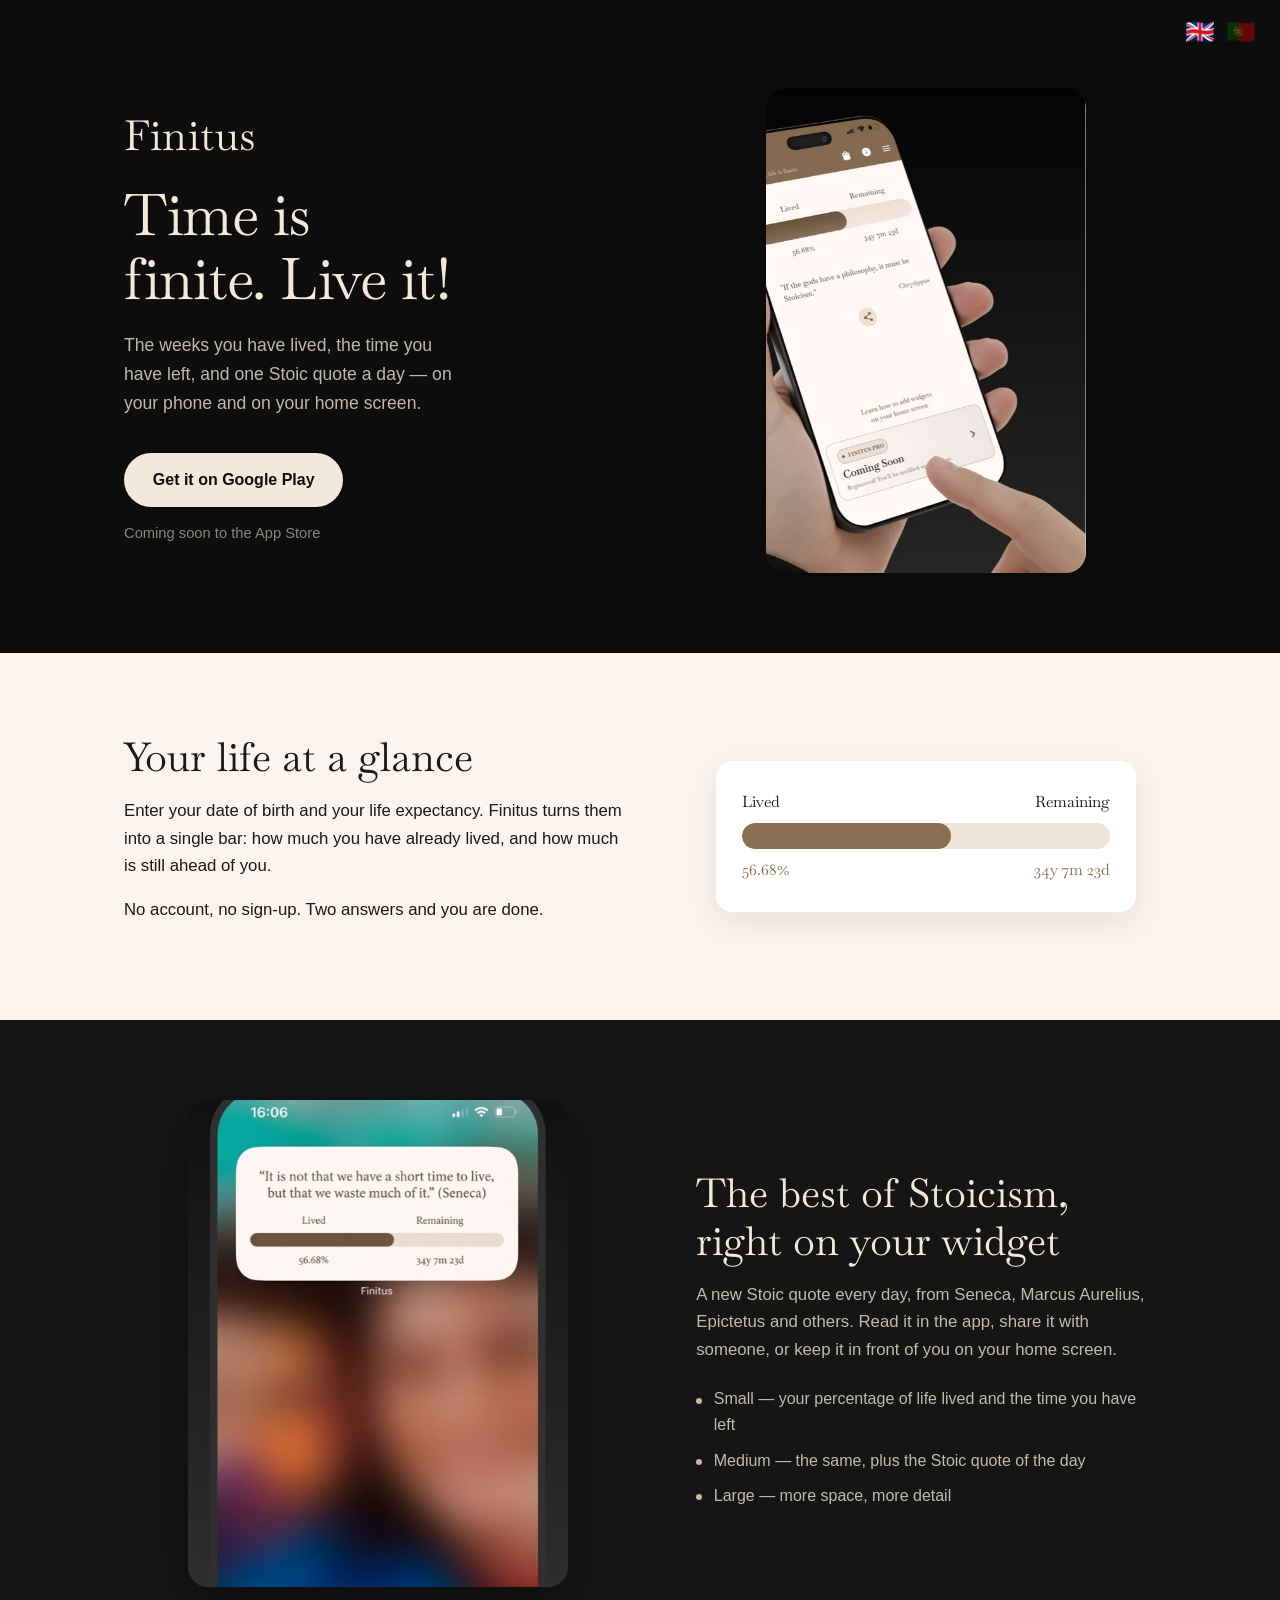
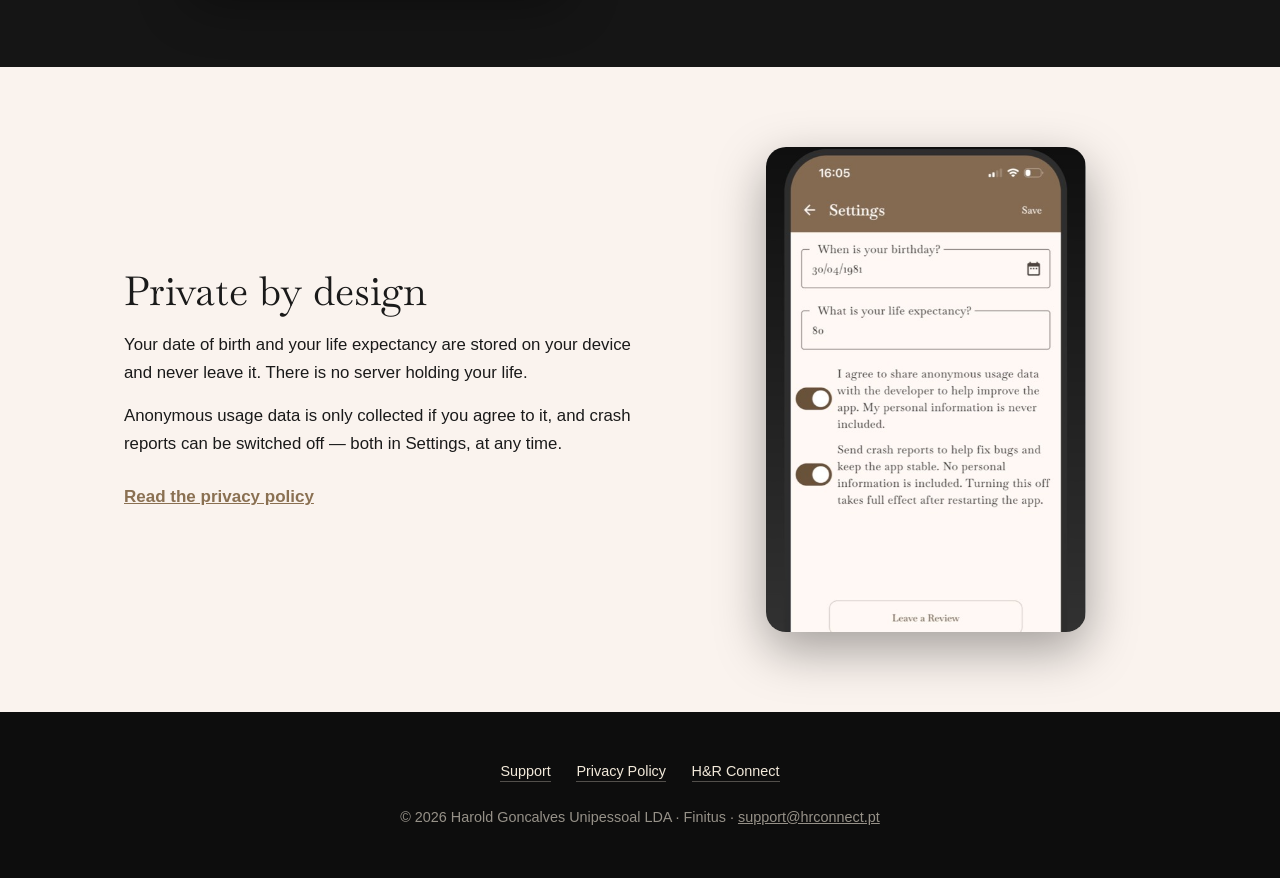
==== apps/finitus/index.html @ 9b9223da "Add Finitus landing page Serves as the Marketing URL in App Store Connect and the Play Console, and " ====
<!DOCTYPE html>
<html lang="en">
<head>
  <meta charset="UTF-8" />
  <meta name="viewport" content="width=device-width, initial-scale=1.0" />
  <title>Finitus — Time is finite. Live it!</title>
  <meta name="description" content="Finitus shows the weeks you have lived and the time you have left, with one Stoic quote a day — on your phone and on your home screen widget." />
  <link rel="canonical" href="https://hrconnect.pt/apps/finitus/" />

  <meta property="og:type" content="website" />
  <meta property="og:url" content="https://hrconnect.pt/apps/finitus/" />
  <meta property="og:title" content="Finitus — Time is finite. Live it!" />
  <meta property="og:description" content="The weeks you have lived, the time you have left, and one Stoic quote a day." />
  <meta property="og:image" content="https://hrconnect.pt/apps/finitus/img/og.jpg" />
  <meta name="twitter:card" content="summary_large_image" />

  <link rel="icon" type="image/png" sizes="32x32" href="/assets/img/favicon/favicon-32x32.png">
  <link rel="icon" type="image/png" sizes="16x16" href="/assets/img/favicon/favicon-16x16.png">
  <link rel="apple-touch-icon" sizes="180x180" href="/assets/img/favicon/apple-touch-icon.png">

  <link rel="preconnect" href="https://fonts.googleapis.com">
  <link rel="preconnect" href="https://fonts.gstatic.com" crossorigin>
  <link href="https://fonts.googleapis.com/css2?family=Baskervville:ital@0;1&display=swap" rel="stylesheet">

  <style>
    :root {
      --ink: #0D0D0D;
      --ink-soft: #151515;
      --cream: #F2E9DA;
      --taupe: #8A7052;
      --taupe-light: #C9B79C;
      --paper: #FAF3EE;
      --text: #1A1A1A;
      --serif: "Baskervville", Georgia, "Times New Roman", serif;
      --sans: -apple-system, BlinkMacSystemFont, "Segoe UI", Roboto, Helvetica, Arial, sans-serif;
    }

    *, *::before, *::after { box-sizing: border-box; margin: 0; padding: 0; }

    body {
      font-family: var(--sans);
      font-size: 17px;
      line-height: 1.65;
      color: var(--text);
      background: var(--paper);
      -webkit-font-smoothing: antialiased;
    }

    .wrap {
      width: 100%;
      max-width: 1080px;
      margin: 0 auto;
      padding: 0 24px;
    }

    /* ---------- Language switcher ---------- */

    .lang-switch {
      position: absolute;
      top: 20px;
      right: 24px;
      display: flex;
      gap: 0.7rem;
      z-index: 5;
    }

    .lang-switch span {
      cursor: pointer;
      font-size: 1.5rem;
      line-height: 1;
      opacity: 0.35;
      transition: transform 0.2s ease, opacity 0.2s ease;
    }

    .lang-switch span:hover { transform: scale(1.1); }
    .lang-switch span.active { opacity: 1; }
    .lang-switch span:focus-visible { outline: 2px solid var(--cream); outline-offset: 3px; }

    /* ---------- Shared section layout ---------- */

    .row {
      display: grid;
      grid-template-columns: 1fr;
      gap: 2.5rem;
      align-items: center;
      justify-items: center;
      text-align: center;
    }

    @media (min-width: 840px) {
      .row {
        grid-template-columns: 1.05fr 0.95fr;
        gap: 4rem;
        text-align: left;
        justify-items: stretch;
      }
      .row--flip .row-copy { order: 2; }
      .row--flip .row-shot { order: 1; }
    }

    .row-shot { display: flex; justify-content: center; }

    .shot {
      width: 100%;
      max-width: 320px;
      aspect-ratio: 0.66;
      overflow: hidden;
      border-radius: 20px;
      box-shadow: 0 18px 50px rgba(0, 0, 0, 0.35);
    }

    .shot img {
      width: 100%;
      height: 100%;
      object-fit: cover;
      display: block;
    }

    .shot--home img     { object-position: center 24%; }
    .shot--widget       { max-width: 380px; aspect-ratio: 0.78; }
    .shot--widget img   { object-position: center 76%; }
    .shot--settings img { object-position: center bottom; }

    /* ---------- Hero ---------- */

    .hero {
      position: relative;
      background: var(--ink);
      color: var(--cream);
      padding: 5.5rem 0 5rem;
    }

    .wordmark {
      font-family: var(--serif);
      font-size: 2.6rem;
      letter-spacing: 0.5px;
      line-height: 1;
      margin-bottom: 1.6rem;
    }

    .hero h1 {
      font-family: var(--serif);
      font-weight: 400;
      font-size: clamp(2.3rem, 6vw, 3.6rem);
      line-height: 1.12;
      letter-spacing: -0.5px;
      text-wrap: balance;
      margin-bottom: 1.2rem;
    }

    .lede {
      font-size: 1.1rem;
      color: rgba(242, 233, 218, 0.78);
      max-width: 34ch;
      margin: 0 auto 2.2rem;
    }

    @media (min-width: 840px) {
      .lede { margin: 0 0 2.2rem; }
    }

    .cta {
      display: flex;
      flex-direction: column;
      align-items: center;
      gap: 0.9rem;
    }

    @media (min-width: 840px) {
      .cta { align-items: flex-start; }
    }

    .btn-store {
      display: inline-block;
      background: var(--cream);
      color: var(--ink);
      text-decoration: none;
      font-weight: 600;
      font-size: 1rem;
      padding: 0.85rem 1.8rem;
      border-radius: 999px;
      transition: transform 0.2s ease, background 0.2s ease;
    }

    .btn-store:hover { transform: translateY(-2px); background: #fff; }

    .soon {
      font-size: 0.92rem;
      color: rgba(242, 233, 218, 0.55);
    }

    /* Add the App Store badge here once the iOS app is live; the listing 404s until then. */

    /* ---------- Content sections ---------- */

    .section { padding: 5rem 0; }
    .section--paper { background: var(--paper); color: var(--text); }
    .section--ink { background: var(--ink-soft); color: var(--cream); }

    .section h2 {
      font-family: var(--serif);
      font-weight: 400;
      font-size: clamp(1.8rem, 4.2vw, 2.5rem);
      line-height: 1.2;
      text-wrap: balance;
      margin-bottom: 1rem;
    }

    .section p { font-size: 1.05rem; margin-bottom: 1rem; }
    .section--ink p { color: rgba(242, 233, 218, 0.78); }

    .sizes { list-style: none; margin-top: 1.4rem; }

    .sizes li {
      padding-left: 1.1rem;
      position: relative;
      margin-bottom: 0.55rem;
      color: rgba(242, 233, 218, 0.78);
      font-size: 1rem;
    }

    .sizes li::before {
      content: "";
      position: absolute;
      left: 0;
      top: 0.72em;
      width: 6px;
      height: 6px;
      border-radius: 50%;
      background: var(--taupe-light);
    }

    .link-more {
      display: inline-block;
      margin-top: 0.6rem;
      color: var(--taupe);
      font-weight: 600;
    }

    /* ---------- Progress bar (mirrors the app) ---------- */

    .gauge {
      width: 100%;
      max-width: 420px;
      background: #fff;
      border-radius: 16px;
      padding: 1.8rem 1.6rem;
      box-shadow: 0 10px 30px rgba(138, 112, 82, 0.13);
      font-family: var(--serif);
    }

    .gauge-labels, .gauge-values {
      display: flex;
      justify-content: space-between;
      font-size: 0.98rem;
    }

    .gauge-labels { color: var(--text); margin-bottom: 0.5rem; }
    .gauge-values { color: var(--taupe); margin-top: 0.5rem; }

    .gauge-bar {
      height: 26px;
      border-radius: 999px;
      background: #EFE5DA;
      overflow: hidden;
    }

    .gauge-fill {
      width: 56.68%;
      height: 100%;
      border-radius: 999px;
      background: var(--taupe);
    }

    /* ---------- Footer ---------- */

    footer {
      background: var(--ink);
      color: rgba(242, 233, 218, 0.6);
      padding: 3rem 0;
      text-align: center;
      font-size: 0.9rem;
    }

    .foot-links {
      list-style: none;
      display: flex;
      flex-wrap: wrap;
      justify-content: center;
      gap: 1.6rem;
      margin-bottom: 1.4rem;
    }

    .foot-links a {
      color: var(--cream);
      text-decoration: none;
      border-bottom: 1px solid rgba(242, 233, 218, 0.3);
      padding-bottom: 2px;
    }

    .foot-links a:hover { border-bottom-color: var(--cream); }
    footer a { color: inherit; }
  </style>
</head>
<body>

  <!-- ---------- Hero ---------- -->
  <header class="hero">
    <div class="lang-switch" role="group" aria-label="Language selection">
      <span id="lang-en" class="active" aria-pressed="true" role="button" tabindex="0" title="English">🇬🇧</span>
      <span id="lang-pt" aria-pressed="false" role="button" tabindex="0" title="Português">🇵🇹</span>
    </div>

    <div class="wrap row">
      <div class="row-copy">
        <p class="wordmark">Finitus</p>
        <h1 data-en="Time is finite. Live it!" data-pt="O tempo é finito. Vive-o!">Time is finite. Live it!</h1>
        <p class="lede"
           data-en="The weeks you have lived, the time you have left, and one Stoic quote a day — on your phone and on your home screen."
           data-pt="As semanas que já viveste, o tempo que te resta e uma citação estoica por dia — no telemóvel e no ecrã principal.">The weeks you have lived, the time you have left, and one Stoic quote a day.</p>
        <div class="cta">
          <a class="btn-store" href="https://play.google.com/store/apps/details?id=pt.hrconnect.finitus"
             data-en="Get it on Google Play" data-pt="Obter no Google Play">Get it on Google Play</a>
          <span class="soon" data-en="Coming soon to the App Store" data-pt="Em breve na App Store">Coming soon to the App Store</span>
        </div>
      </div>
      <div class="row-shot">
        <div class="shot shot--home">
          <img src="img/home.jpg" width="507" height="1100"
               alt="Finitus running on a phone, showing life lived and time remaining with a Stoic quote" />
        </div>
      </div>
    </div>
  </header>

  <!-- ---------- Your life at a glance ---------- -->
  <section class="section section--paper">
    <div class="wrap row">
      <div class="row-copy">
        <h2 data-en="Your life at a glance" data-pt="A tua vida num relance">Your life at a glance</h2>
        <p data-en="Enter your date of birth and your life expectancy. Finitus turns them into a single bar: how much you have already lived, and how much is still ahead of you."
           data-pt="Indica a tua data de nascimento e a tua esperança de vida. O Finitus transforma-as numa única barra: quanto já viveste e quanto ainda tens pela frente.">Enter your date of birth and your life expectancy. Finitus turns them into a single bar.</p>
        <p data-en="No account, no sign-up. Two answers and you are done."
           data-pt="Sem conta, sem registo. Duas respostas e está feito.">No account, no sign-up. Two answers and you are done.</p>
      </div>
      <div class="row-shot">
        <div class="gauge" aria-hidden="true">
          <div class="gauge-labels">
            <span data-en="Lived" data-pt="Vivido">Lived</span>
            <span data-en="Remaining" data-pt="Restante">Remaining</span>
          </div>
          <div class="gauge-bar"><div class="gauge-fill"></div></div>
          <div class="gauge-values">
            <span>56.68%</span>
            <span data-en="34y 7m 23d" data-pt="34a 7m 23d">34y 7m 23d</span>
          </div>
        </div>
      </div>
    </div>
  </section>

  <!-- ---------- Widget ---------- -->
  <section class="section section--ink">
    <div class="wrap row row--flip">
      <div class="row-copy">
        <h2 data-en="The best of Stoicism, right on your widget"
            data-pt="O melhor do estoicismo, no teu widget">The best of Stoicism, right on your widget</h2>
        <p data-en="A new Stoic quote every day, from Seneca, Marcus Aurelius, Epictetus and others. Read it in the app, share it with someone, or keep it in front of you on your home screen."
           data-pt="Uma nova citação estoica por dia, de Séneca, Marco Aurélio, Epicteto e outros. Lê-a na app, partilha-a com alguém, ou mantém-na à vista no ecrã principal.">A new Stoic quote every day, from Seneca, Marcus Aurelius, Epictetus and others.</p>
        <ul class="sizes">
          <li data-en="Small — your percentage of life lived and the time you have left"
              data-pt="Pequeno — a percentagem de vida vivida e o tempo que te resta">Small — your percentage of life lived and the time you have left</li>
          <li data-en="Medium — the same, plus the Stoic quote of the day"
              data-pt="Médio — o mesmo, mais a citação estoica do dia">Medium — the same, plus the Stoic quote of the day</li>
          <li data-en="Large — more space, more detail"
              data-pt="Grande — mais espaço, mais detalhe">Large — more space, more detail</li>
        </ul>
      </div>
      <div class="row-shot">
        <div class="shot shot--widget">
          <img src="img/widget.jpg" width="507" height="1100"
               alt="The Finitus widget on a home screen, showing a Seneca quote above the lived and remaining bar" />
        </div>
      </div>
    </div>
  </section>

  <!-- ---------- Privacy ---------- -->
  <section class="section section--paper">
    <div class="wrap row">
      <div class="row-copy">
        <h2 data-en="Private by design" data-pt="Privado por construção">Private by design</h2>
        <p data-en="Your date of birth and your life expectancy are stored on your device and never leave it. There is no server holding your life."
           data-pt="A tua data de nascimento e a tua esperança de vida ficam guardadas no teu dispositivo e nunca saem de lá. Não há servidor nenhum a guardar a tua vida.">Your date of birth and your life expectancy are stored on your device and never leave it.</p>
        <p data-en="Anonymous usage data is only collected if you agree to it, and crash reports can be switched off — both in Settings, at any time."
           data-pt="Os dados anónimos de utilização só são recolhidos se concordares, e os relatórios de erros podem ser desativados — tudo nas Definições, a qualquer momento.">Anonymous usage data is only collected if you agree to it, and crash reports can be switched off.</p>
        <a class="link-more" href="https://hrconnect.pt/assets/public/finitusapp/FinitusAppPrivacyPolicy.html"
           data-en="Read the privacy policy" data-pt="Ler a política de privacidade">Read the privacy policy</a>
      </div>
      <div class="row-shot">
        <div class="shot shot--settings">
          <img src="img/settings.jpg" width="507" height="1100"
               alt="The Finitus settings screen, with the birthday and life expectancy fields and the consent toggles" />
        </div>
      </div>
    </div>
  </section>

  <!-- ---------- Footer ---------- -->
  <footer>
    <div class="wrap">
      <ul class="foot-links">
        <li><a href="/apps/finitus/support/" data-en="Support" data-pt="Suporte">Support</a></li>
        <li><a href="https://hrconnect.pt/assets/public/finitusapp/FinitusAppPrivacyPolicy.html"
               data-en="Privacy Policy" data-pt="Política de Privacidade">Privacy Policy</a></li>
        <li><a href="https://hrconnect.pt/" data-en="H&amp;R Connect" data-pt="H&amp;R Connect">H&amp;R Connect</a></li>
      </ul>
      <p>© 2026 Harold Goncalves Unipessoal LDA · Finitus · <a href="mailto:support@hrconnect.pt">support@hrconnect.pt</a></p>
    </div>
  </footer>

<script>
  function setLanguage(lang) {
    document.documentElement.lang = lang;
    document.querySelectorAll('[data-en]').forEach(el => {
      el.textContent = el.getAttribute('data-' + lang);
    });

    // Update language buttons
    document.getElementById('lang-en').classList.toggle('active', lang === 'en');
    document.getElementById('lang-pt').classList.toggle('active', lang === 'pt');
    document.getElementById('lang-en').setAttribute('aria-pressed', lang === 'en');
    document.getElementById('lang-pt').setAttribute('aria-pressed', lang === 'pt');
  }

  ['en', 'pt'].forEach(lang => {
    const button = document.getElementById('lang-' + lang);
    button.onclick = () => setLanguage(lang);
    button.onkeydown = event => {
      if (event.key === 'Enter' || event.key === ' ') {
        event.preventDefault();
        setLanguage(lang);
      }
    };
  });

  setLanguage('en');
</script>
</body>
</html>
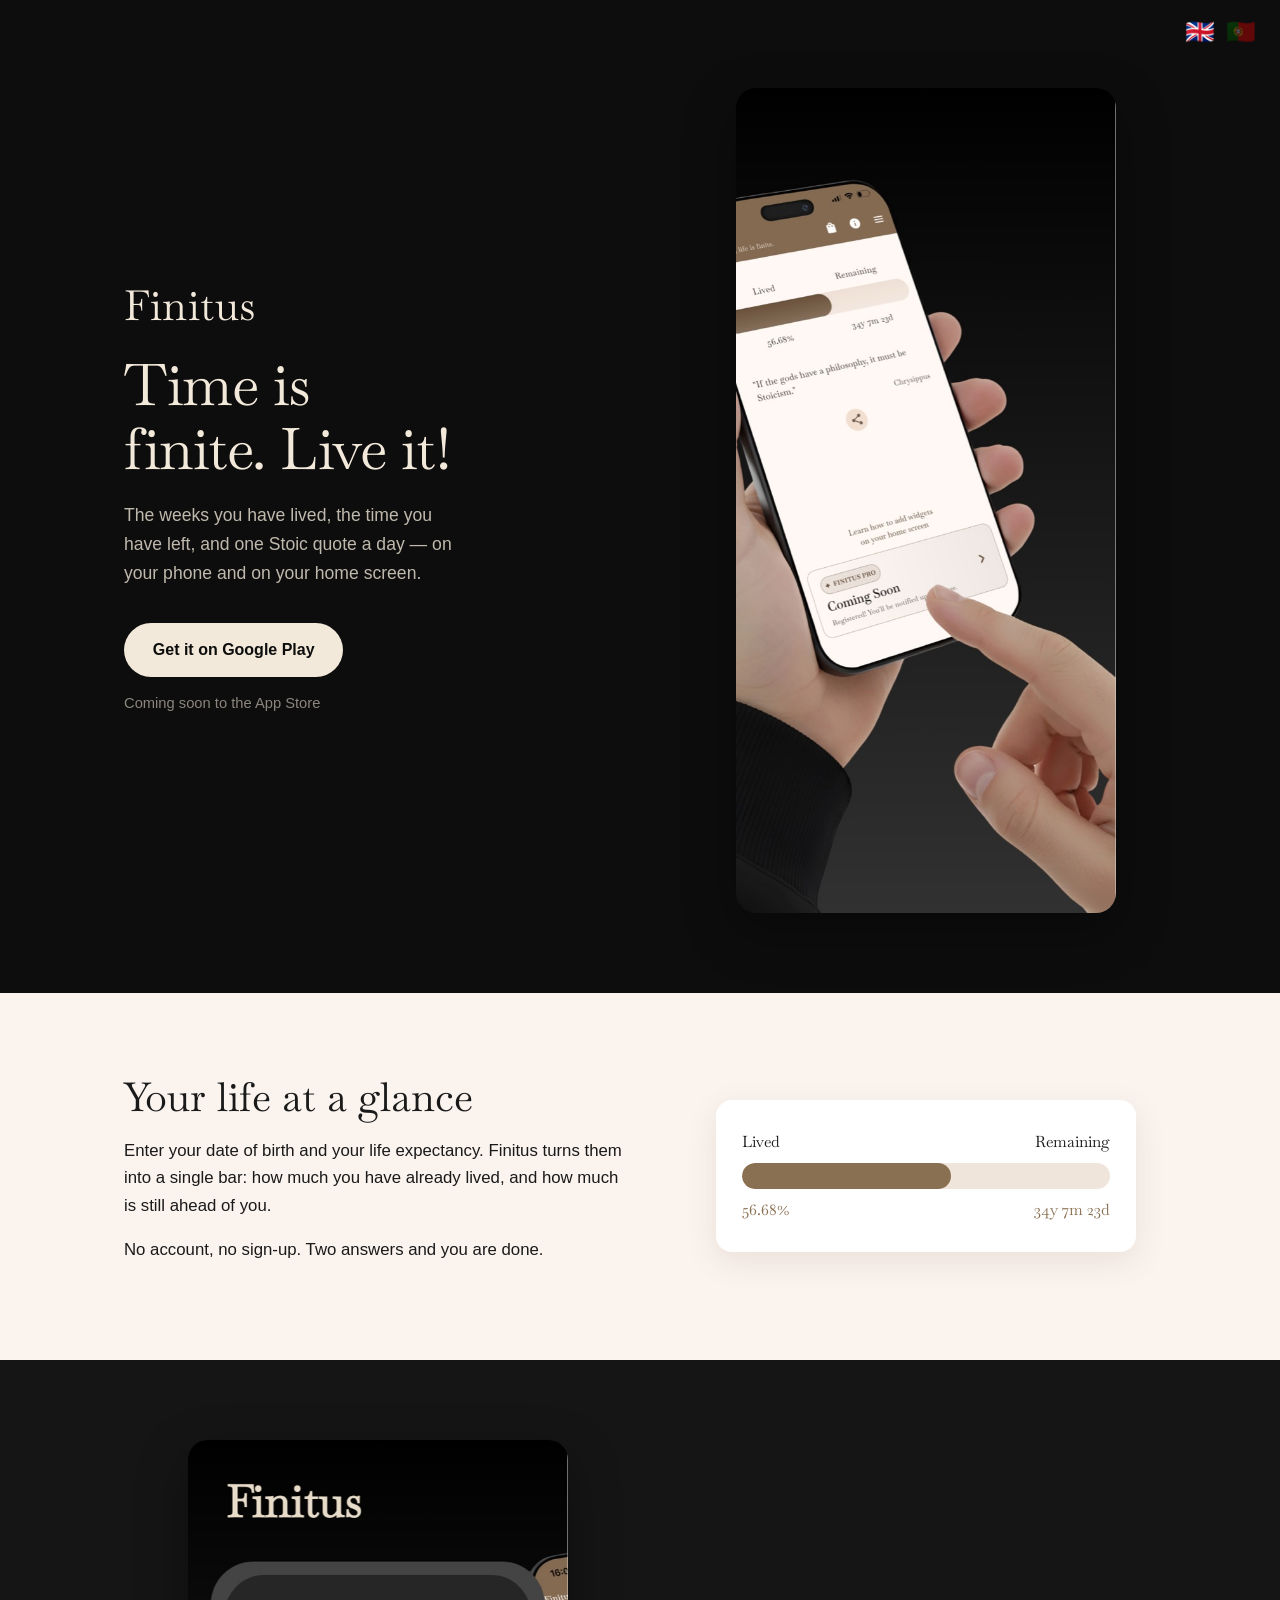
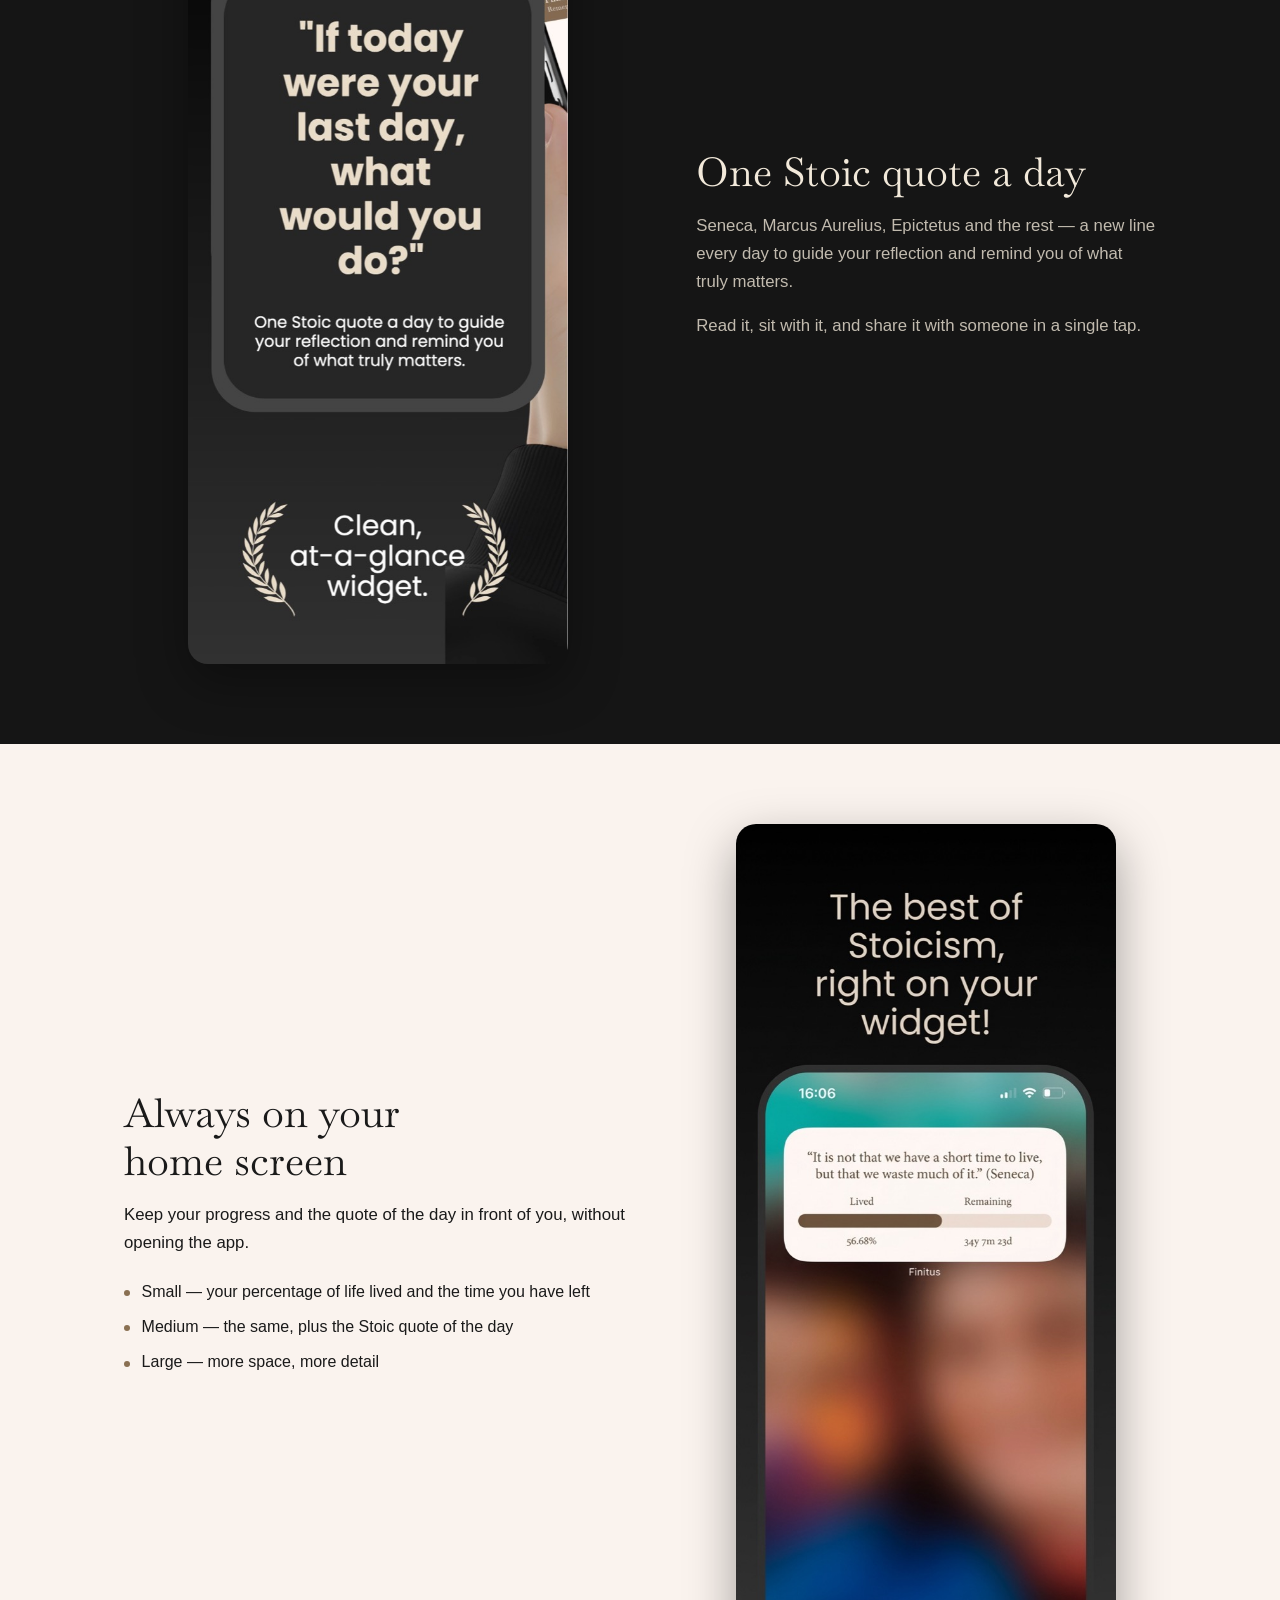
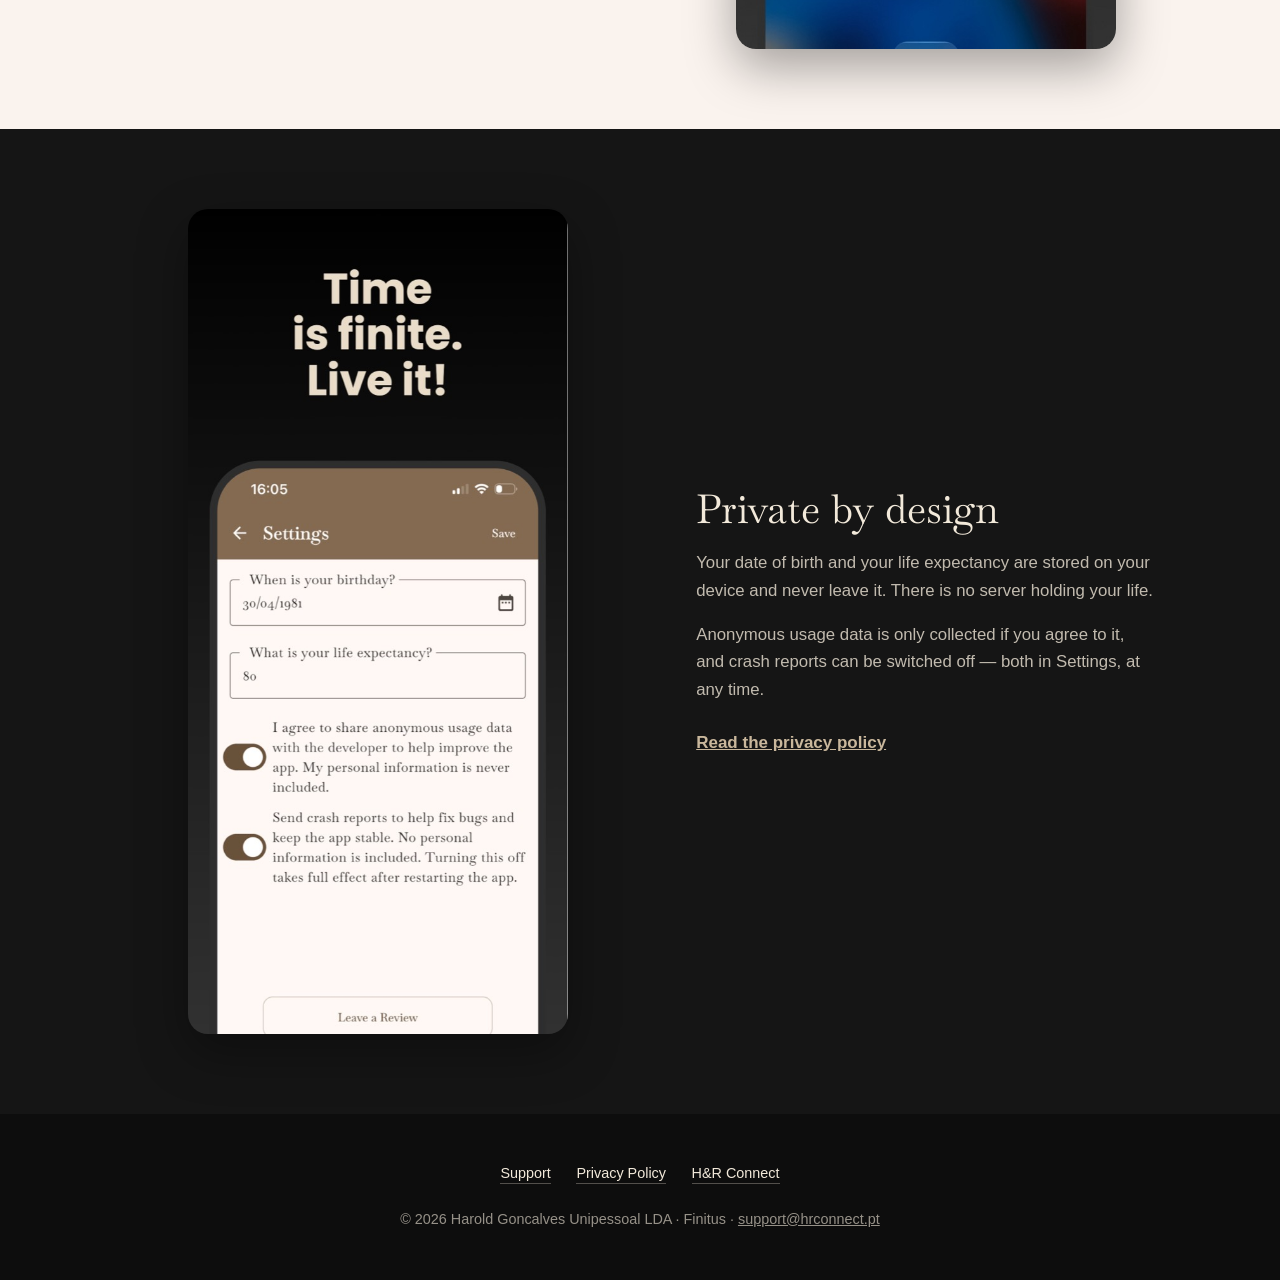
==== commit 418f8e82: "Show the Finitus store screenshots whole on the landing page The CSS crop that hid the English marke" ====
--- a/apps/finitus/index.html
+++ b/apps/finitus/index.html
@@ -11,7 +11,7 @@
   <meta property="og:url" content="https://hrconnect.pt/apps/finitus/" />
   <meta property="og:title" content="Finitus — Time is finite. Live it!" />
   <meta property="og:description" content="The weeks you have lived, the time you have left, and one Stoic quote a day." />
-  <meta property="og:image" content="https://hrconnect.pt/apps/finitus/img/og.jpg" />
+  <meta property="og:image" content="https://hrconnect.pt/apps/finitus/img/quote.jpg" />
   <meta name="twitter:card" content="summary_large_image" />
 
   <link rel="icon" type="image/png" sizes="32x32" href="/assets/img/favicon/favicon-32x32.png">
@@ -102,24 +102,17 @@
 
     .shot {
       width: 100%;
-      max-width: 320px;
-      aspect-ratio: 0.66;
+      max-width: 380px;
+      border-radius: 20px;
       overflow: hidden;
-      border-radius: 20px;
       box-shadow: 0 18px 50px rgba(0, 0, 0, 0.35);
     }
 
     .shot img {
       width: 100%;
-      height: 100%;
-      object-fit: cover;
+      height: auto;
       display: block;
     }
-
-    .shot--home img     { object-position: center 24%; }
-    .shot--widget       { max-width: 380px; aspect-ratio: 0.78; }
-    .shot--widget img   { object-position: center 76%; }
-    .shot--settings img { object-position: center bottom; }
 
     /* ---------- Hero ---------- */
 
@@ -230,12 +223,18 @@
       background: var(--taupe-light);
     }
 
+    /* The widget list now sits on a light section, the privacy link on a dark one. */
+    .sizes--light li { color: var(--text); }
+    .sizes--light li::before { background: var(--taupe); }
+
     .link-more {
       display: inline-block;
       margin-top: 0.6rem;
       color: var(--taupe);
       font-weight: 600;
     }
+
+    .link-more--dark { color: var(--taupe-light); }
 
     /* ---------- Progress bar (mirrors the app) ---------- */
 
@@ -325,8 +324,8 @@
         </div>
       </div>
       <div class="row-shot">
-        <div class="shot shot--home">
-          <img src="img/home.jpg" width="507" height="1100"
+        <div class="shot">
+          <img src="img/home.jpg" width="599" height="1300"
                alt="Finitus running on a phone, showing life lived and time remaining with a Stoic quote" />
         </div>
       </div>
@@ -359,15 +358,33 @@
     </div>
   </section>
 
-  <!-- ---------- Widget ---------- -->
+  <!-- ---------- One quote a day ---------- -->
   <section class="section section--ink">
     <div class="wrap row row--flip">
       <div class="row-copy">
-        <h2 data-en="The best of Stoicism, right on your widget"
-            data-pt="O melhor do estoicismo, no teu widget">The best of Stoicism, right on your widget</h2>
-        <p data-en="A new Stoic quote every day, from Seneca, Marcus Aurelius, Epictetus and others. Read it in the app, share it with someone, or keep it in front of you on your home screen."
-           data-pt="Uma nova citação estoica por dia, de Séneca, Marco Aurélio, Epicteto e outros. Lê-a na app, partilha-a com alguém, ou mantém-na à vista no ecrã principal.">A new Stoic quote every day, from Seneca, Marcus Aurelius, Epictetus and others.</p>
-        <ul class="sizes">
+        <h2 data-en="One Stoic quote a day" data-pt="Uma citação estoica por dia">One Stoic quote a day</h2>
+        <p data-en="Seneca, Marcus Aurelius, Epictetus and the rest — a new line every day to guide your reflection and remind you of what truly matters."
+           data-pt="Séneca, Marco Aurélio, Epicteto e os restantes — uma frase nova por dia para guiar a tua reflexão e lembrar-te do que realmente importa.">Seneca, Marcus Aurelius, Epictetus and the rest — a new line every day.</p>
+        <p data-en="Read it, sit with it, and share it with someone in a single tap."
+           data-pt="Lê-a, deixa-a assentar, e partilha-a com alguém num só toque.">Read it, sit with it, and share it with someone in a single tap.</p>
+      </div>
+      <div class="row-shot">
+        <div class="shot">
+          <img src="img/quote.jpg" width="599" height="1300"
+               alt="Finitus quote card: If today were your last day, what would you do?" />
+        </div>
+      </div>
+    </div>
+  </section>
+
+  <!-- ---------- Widget ---------- -->
+  <section class="section section--paper">
+    <div class="wrap row">
+      <div class="row-copy">
+        <h2 data-en="Always on your home screen" data-pt="Sempre no teu ecrã principal">Always on your home screen</h2>
+        <p data-en="Keep your progress and the quote of the day in front of you, without opening the app."
+           data-pt="Mantém o teu progresso e a citação do dia à vista, sem sequer abrires a app.">Keep your progress and the quote of the day in front of you, without opening the app.</p>
+        <ul class="sizes sizes--light">
           <li data-en="Small — your percentage of life lived and the time you have left"
               data-pt="Pequeno — a percentagem de vida vivida e o tempo que te resta">Small — your percentage of life lived and the time you have left</li>
           <li data-en="Medium — the same, plus the Stoic quote of the day"
@@ -377,8 +394,8 @@
         </ul>
       </div>
       <div class="row-shot">
-        <div class="shot shot--widget">
-          <img src="img/widget.jpg" width="507" height="1100"
+        <div class="shot">
+          <img src="img/widget.jpg" width="599" height="1300"
                alt="The Finitus widget on a home screen, showing a Seneca quote above the lived and remaining bar" />
         </div>
       </div>
@@ -386,20 +403,20 @@
   </section>
 
   <!-- ---------- Privacy ---------- -->
-  <section class="section section--paper">
-    <div class="wrap row">
+  <section class="section section--ink">
+    <div class="wrap row row--flip">
       <div class="row-copy">
         <h2 data-en="Private by design" data-pt="Privado por construção">Private by design</h2>
         <p data-en="Your date of birth and your life expectancy are stored on your device and never leave it. There is no server holding your life."
            data-pt="A tua data de nascimento e a tua esperança de vida ficam guardadas no teu dispositivo e nunca saem de lá. Não há servidor nenhum a guardar a tua vida.">Your date of birth and your life expectancy are stored on your device and never leave it.</p>
         <p data-en="Anonymous usage data is only collected if you agree to it, and crash reports can be switched off — both in Settings, at any time."
            data-pt="Os dados anónimos de utilização só são recolhidos se concordares, e os relatórios de erros podem ser desativados — tudo nas Definições, a qualquer momento.">Anonymous usage data is only collected if you agree to it, and crash reports can be switched off.</p>
-        <a class="link-more" href="https://hrconnect.pt/assets/public/finitusapp/FinitusAppPrivacyPolicy.html"
+        <a class="link-more link-more--dark" href="https://hrconnect.pt/assets/public/finitusapp/FinitusAppPrivacyPolicy.html"
            data-en="Read the privacy policy" data-pt="Ler a política de privacidade">Read the privacy policy</a>
       </div>
       <div class="row-shot">
-        <div class="shot shot--settings">
-          <img src="img/settings.jpg" width="507" height="1100"
+        <div class="shot">
+          <img src="img/settings.jpg" width="599" height="1300"
                alt="The Finitus settings screen, with the birthday and life expectancy fields and the consent toggles" />
         </div>
       </div>
